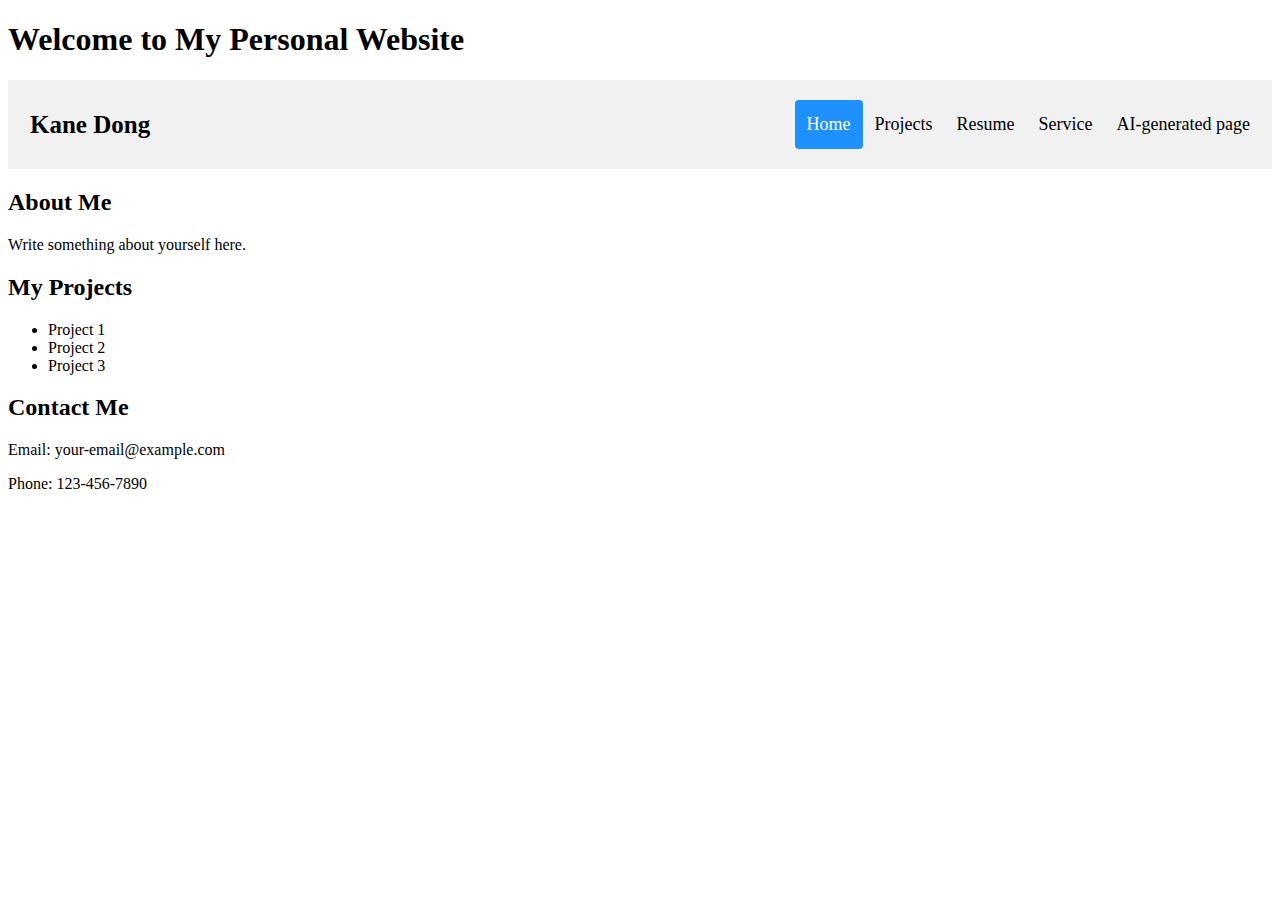
==== index.html @ 63d4b68e "created pages" ====
<!DOCTYPE html>
<html lang="en">
<head>
    <meta charset="UTF-8">
    <meta name="viewport" content="width=device-width, initial-scale=1.0">
    <title>My Personal Website</title>
    <link rel="stylesheet" href="./theme1.css" />
</head>
<body>
    <header>
        <h1>Welcome to My Personal Website</h1>
    </header>

    <!-- <nav>
        <ul>
            <li><a href="#">Home</a></li>
            <li><a href="#">Projects</a></li>
            <li><a href="#">Resume</a></li>
            <li><a href="#">Service</a></li>
            <li><a href="#">AI-generated page</a></li>
        </ul>
    </nav> -->
    <div class="header">
        <a href="#default" class="logo">Kane Dong</a>
        <div class="header-right">
          <a class="active" href="#home">Home</a>
          <a href="./projects.html">Projects</a>
          <a href="#resume">Resume</a>
          <a href="#service">Service</a>
          <a href="#ai">AI-generated page</a>
        </div>
    </div>

    <main>
        <section>
            <h2>About Me</h2>
            <p>Write something about yourself here.</p>
        </section>

        <section>
            <h2>My Projects</h2>
            <ul>
                <li>Project 1</li>
                <li>Project 2</li>
                <li>Project 3</li>
            </ul>
        </section>

        <section>
            <h2>Contact Me</h2>
            <p>Email: your-email@example.com</p>
            <p>Phone: 123-456-7890</p>
        </section>
    </main>
</body>
</html>
---- theme1.css ----
/* Style the header with a grey background and some padding */

.header {
    overflow: hidden;
    background-color: #f1f1f1;
    padding: 20px 10px;
  }
  
  /* Style the header links */
  .header a {
    float: left;
    color: black;
    text-align: center;
    padding: 12px;
    text-decoration: none;
    font-size: 18px;
    line-height: 25px;
    border-radius: 4px;
  }
  
  /* Style the logo link (notice that we set the same value of line-height and font-size to prevent the header to increase when the font gets bigger */
  .header a.logo {
    font-size: 25px;
    font-weight: bold;
  }
  
  /* Change the background color on mouse-over */
  .header a:hover {
    background-color: #ddd;
    color: black;
  }
  
  /* Style the active/current link*/
  .header a.active {
    background-color: dodgerblue;
    color: white;
  }
  
  /* Float the link section to the right */
  .header-right {
    float: right;
  }
  
  /* Add media queries for responsiveness - when the screen is 500px wide or less, stack the links on top of each other */
  @media screen and (max-width: 500px) {
    .header a {
      float: none;
      display: block;
      text-align: left;
    }
    .header-right {
      float: none;
    }
  }
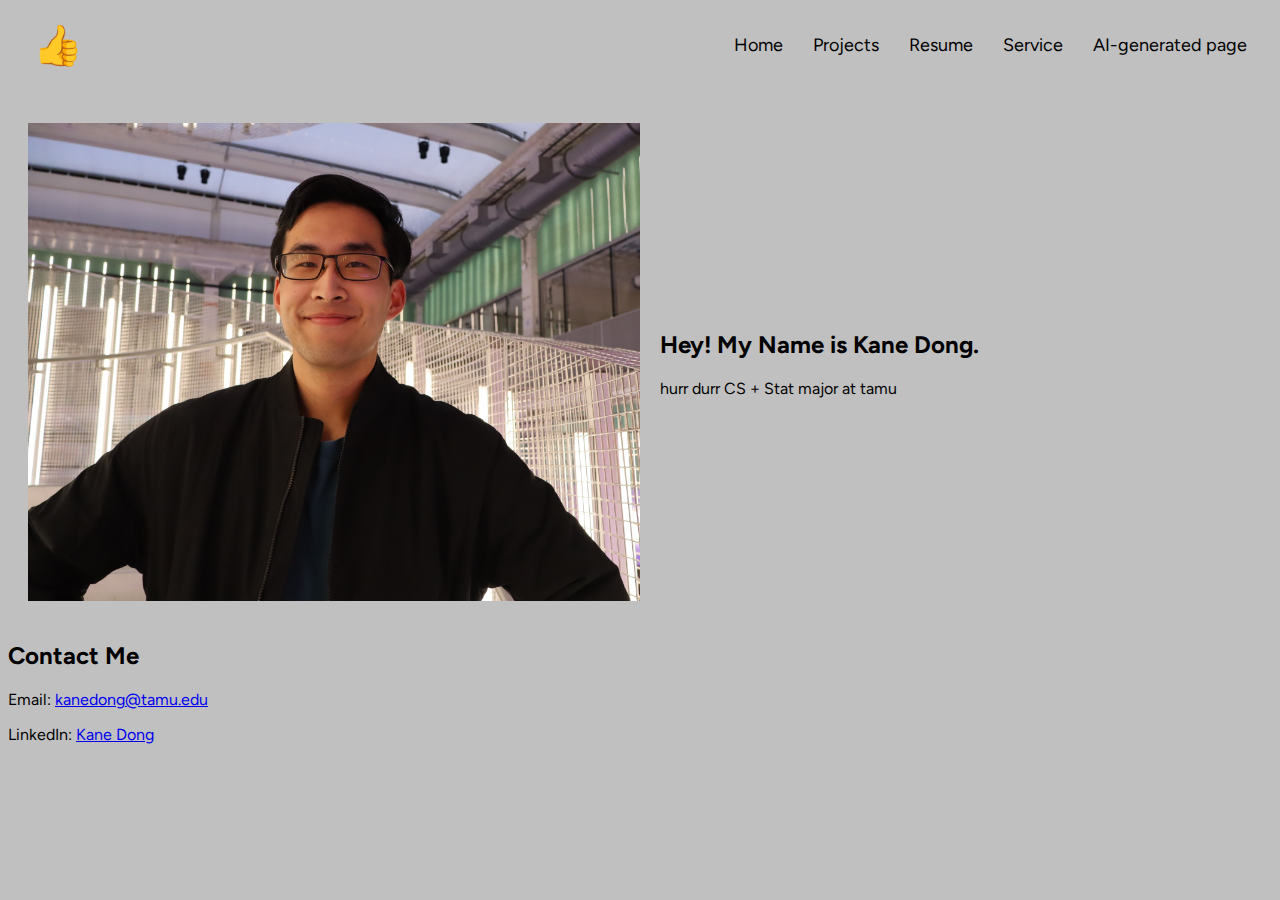
==== commit ccbcfeeb: "landing page in progress, links added" ====
--- a/index.html
+++ b/index.html
@@ -7,9 +7,9 @@
     <link rel="stylesheet" href="./theme1.css" />
 </head>
 <body>
-    <header>
+    <!-- <header>
         <h1>Welcome to My Personal Website</h1>
-    </header>
+    </header> -->
 
     <!-- <nav>
         <ul>
@@ -21,7 +21,7 @@
         </ul>
     </nav> -->
     <div class="header">
-        <a href="#default" class="logo">Kane Dong</a>
+        <a class="logo">&#128077</a>
         <div class="header-right">
           <a class="active" href="#home">Home</a>
           <a href="./projects.html">Projects</a>
@@ -31,25 +31,21 @@
         </div>
     </div>
 
+    <!-- about me -->
+    <div class="about-me">
+        <img src="./headshot.JPG" alt="Headshot" class="about-me-headshot">
+        <div class="about-me-text">
+            <h2> Hey! My Name is Kane Dong.</h2>
+            <p>hurr durr CS + Stat major at tamu</p>
+        </div>
+    </div>
+
     <main>
-        <section>
-            <h2>About Me</h2>
-            <p>Write something about yourself here.</p>
-        </section>
-
-        <section>
-            <h2>My Projects</h2>
-            <ul>
-                <li>Project 1</li>
-                <li>Project 2</li>
-                <li>Project 3</li>
-            </ul>
-        </section>
 
         <section>
             <h2>Contact Me</h2>
-            <p>Email: your-email@example.com</p>
-            <p>Phone: 123-456-7890</p>
+            <p>Email: <a href="mailto:kanedong@tamu.edu"> kanedong@tamu.edu </a> </p>
+            <p>LinkedIn: <a href="https://www.linkedin.com/in/kane-dong"> Kane Dong </a> </p>
         </section>
     </main>
 </body>
--- a/theme1.css
+++ b/theme1.css
@@ -1,8 +1,9 @@
 /* Style the header with a grey background and some padding */
+@import url('https://fonts.googleapis.com/css2?family=Figtree:ital,wght@0,300..900;1,300..900&display=swap');
 
 .header {
     overflow: hidden;
-    background-color: #f1f1f1;
+    background-color: #C0C0C0;
     padding: 20px 10px;
   }
   
@@ -11,34 +12,55 @@
     float: left;
     color: black;
     text-align: center;
-    padding: 12px;
+    padding: 5px 15px;
     text-decoration: none;
     font-size: 18px;
     line-height: 25px;
-    border-radius: 4px;
+    border-radius: 9px;
   }
   
   /* Style the logo link (notice that we set the same value of line-height and font-size to prevent the header to increase when the font gets bigger */
   .header a.logo {
-    font-size: 25px;
+    font-size: 40px;
     font-weight: bold;
   }
   
   /* Change the background color on mouse-over */
-  .header a:hover {
-    background-color: #ddd;
+  .header a:not(.logo):hover {
+    background-color: #A9A9A9;
     color: black;
   }
   
   /* Style the active/current link*/
-  .header a.active {
+  /* .header a.active {
     background-color: dodgerblue;
     color: white;
-  }
+  } */
   
   /* Float the link section to the right */
   .header-right {
     float: right;
+  }
+
+  body {
+    font-family: "Figtree", sans-serif;
+    background-color: #C0C0C0;
+  }
+
+  .about-me {
+    display: flex;
+    align-items: center;
+    padding: 20px;
+    margin: 20px 0;
+  }
+
+  .about-me-headshot {
+    max-width: 50%;
+    margin-right: 20px;
+  }
+
+  .about-me-text {
+    flex: 1;
   }
   
   /* Add media queries for responsiveness - when the screen is 500px wide or less, stack the links on top of each other */
@@ -51,4 +73,5 @@
     .header-right {
       float: none;
     }
-  }+  }
+
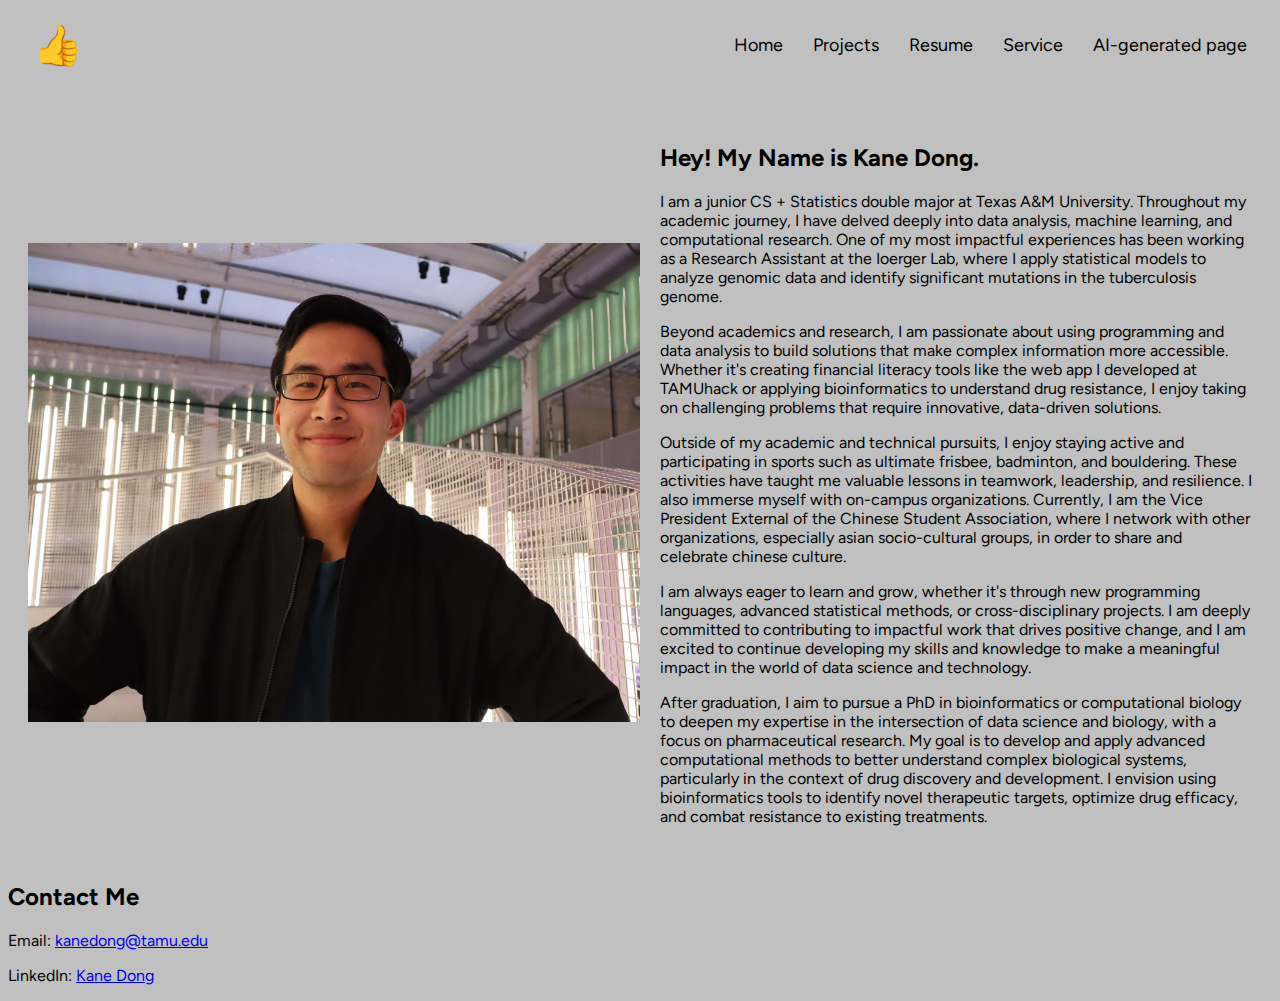
==== commit fe9ae991: "added 300 words" ====
--- a/index.html
+++ b/index.html
@@ -36,7 +36,11 @@
         <img src="./headshot.JPG" alt="Headshot" class="about-me-headshot">
         <div class="about-me-text">
             <h2> Hey! My Name is Kane Dong.</h2>
-            <p>hurr durr CS + Stat major at tamu</p>
+            <p>I am a junior CS + Statistics double major at Texas A&M University. Throughout my academic journey, I have delved deeply into data analysis, machine learning, and computational research. One of my most impactful experiences has been working as a Research Assistant at the Ioerger Lab, where I apply statistical models to analyze genomic data and identify significant mutations in the tuberculosis genome.</p>
+            <p>Beyond academics and research, I am passionate about using programming and data analysis to build solutions that make complex information more accessible. Whether it's creating financial literacy tools like the web app I developed at TAMUhack or applying bioinformatics to understand drug resistance, I enjoy taking on challenging problems that require innovative, data-driven solutions.</p>
+            <p>Outside of my academic and technical pursuits, I enjoy staying active and participating in sports such as ultimate frisbee, badminton, and bouldering. These activities have taught me valuable lessons in teamwork, leadership, and resilience. I also immerse myself with on-campus organizations. Currently, I am the Vice President External of the Chinese Student Association, where I network with other organizations, especially asian socio-cultural groups, in order to share and celebrate chinese culture.</p>
+            <p>I am always eager to learn and grow, whether it's through new programming languages, advanced statistical methods, or cross-disciplinary projects. I am deeply committed to contributing to impactful work that drives positive change, and I am excited to continue developing my skills and knowledge to make a meaningful impact in the world of data science and technology.</p>
+            <p>After graduation, I aim to pursue a PhD in bioinformatics or computational biology to deepen my expertise in the intersection of data science and biology, with a focus on pharmaceutical research. My goal is to develop and apply advanced computational methods to better understand complex biological systems, particularly in the context of drug discovery and development. I envision using bioinformatics tools to identify novel therapeutic targets, optimize drug efficacy, and combat resistance to existing treatments.</p>
         </div>
     </div>
 
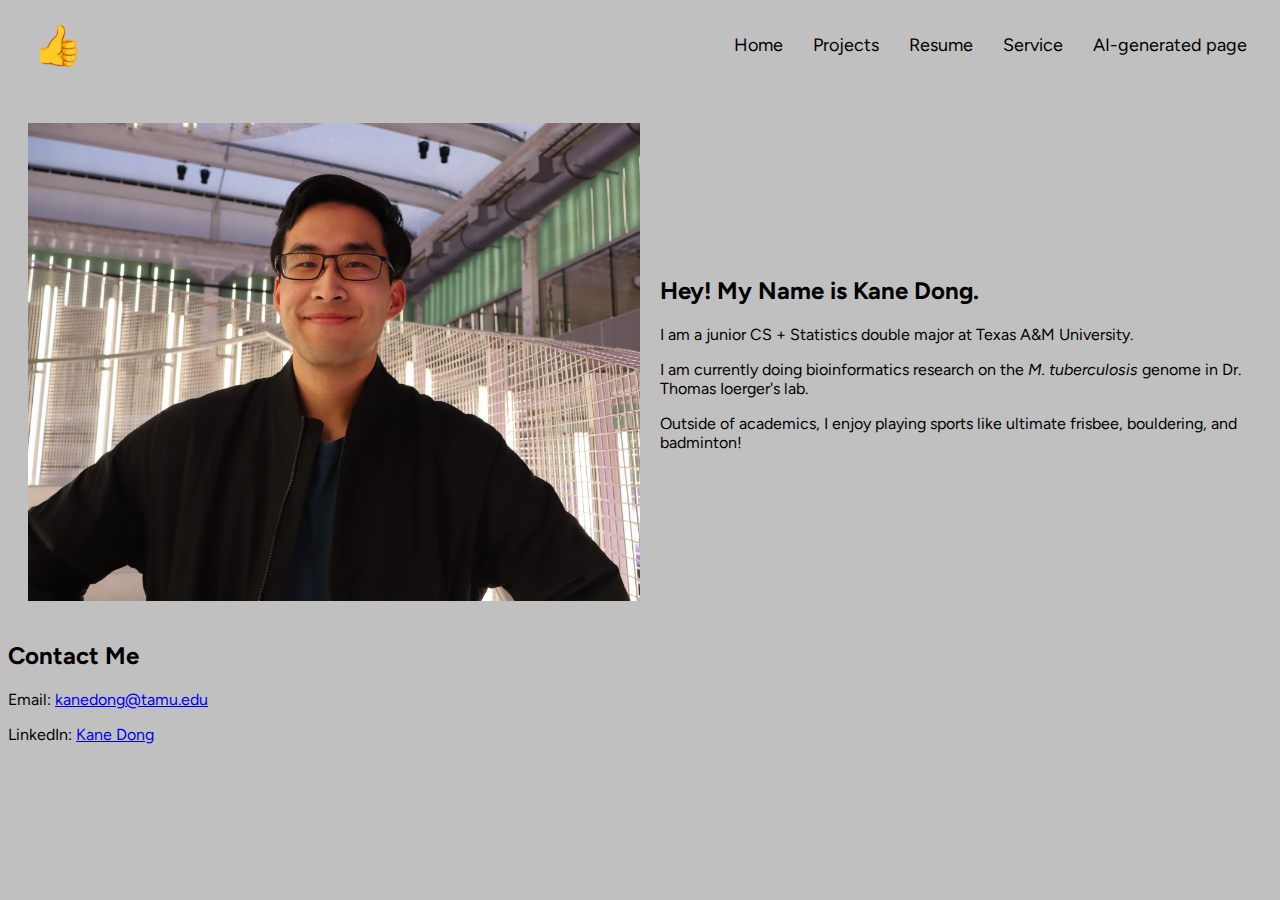
==== commit 99378858: "updated projects" ====
--- a/index.html
+++ b/index.html
@@ -36,11 +36,13 @@
         <img src="./headshot.JPG" alt="Headshot" class="about-me-headshot">
         <div class="about-me-text">
             <h2> Hey! My Name is Kane Dong.</h2>
-            <p>I am a junior CS + Statistics double major at Texas A&M University. Throughout my academic journey, I have delved deeply into data analysis, machine learning, and computational research. One of my most impactful experiences has been working as a Research Assistant at the Ioerger Lab, where I apply statistical models to analyze genomic data and identify significant mutations in the tuberculosis genome.</p>
-            <p>Beyond academics and research, I am passionate about using programming and data analysis to build solutions that make complex information more accessible. Whether it's creating financial literacy tools like the web app I developed at TAMUhack or applying bioinformatics to understand drug resistance, I enjoy taking on challenging problems that require innovative, data-driven solutions.</p>
+            <p>I am a junior CS + Statistics double major at Texas A&M University. </p>
+            <p>I am currently doing bioinformatics research on the <i>M. tuberculosis</i> genome in Dr. Thomas Ioerger's lab.</p>
+            <p>Outside of academics, I enjoy playing sports like ultimate frisbee, bouldering, and badminton!</p>
+            <!-- <p>Beyond academics and research, I am passionate about using programming and data analysis to build solutions that make complex information more accessible. Whether it's creating financial literacy tools like the web app I developed at TAMUhack or applying bioinformatics to understand drug resistance, I enjoy taking on challenging problems that require innovative, data-driven solutions.</p>
             <p>Outside of my academic and technical pursuits, I enjoy staying active and participating in sports such as ultimate frisbee, badminton, and bouldering. These activities have taught me valuable lessons in teamwork, leadership, and resilience. I also immerse myself with on-campus organizations. Currently, I am the Vice President External of the Chinese Student Association, where I network with other organizations, especially asian socio-cultural groups, in order to share and celebrate chinese culture.</p>
             <p>I am always eager to learn and grow, whether it's through new programming languages, advanced statistical methods, or cross-disciplinary projects. I am deeply committed to contributing to impactful work that drives positive change, and I am excited to continue developing my skills and knowledge to make a meaningful impact in the world of data science and technology.</p>
-            <p>After graduation, I aim to pursue a PhD in bioinformatics or computational biology to deepen my expertise in the intersection of data science and biology, with a focus on pharmaceutical research. My goal is to develop and apply advanced computational methods to better understand complex biological systems, particularly in the context of drug discovery and development. I envision using bioinformatics tools to identify novel therapeutic targets, optimize drug efficacy, and combat resistance to existing treatments.</p>
+            <p>After graduation, I aim to pursue a PhD in bioinformatics or computational biology to deepen my expertise in the intersection of data science and biology, with a focus on pharmaceutical research. My goal is to develop and apply advanced computational methods to better understand complex biological systems, particularly in the context of drug discovery and development. I envision using bioinformatics tools to identify novel therapeutic targets, optimize drug efficacy, and combat resistance to existing treatments.</p> -->
         </div>
     </div>
 
--- a/theme1.css
+++ b/theme1.css
@@ -47,6 +47,11 @@
     background-color: #C0C0C0;
   }
 
+  strong, b {
+    color: #4F0E0E;
+    font-weight: bold;
+  }
+
   .about-me {
     display: flex;
     align-items: center;
@@ -75,3 +80,84 @@
     }
   }
 
+  .project-header {
+    text-align: center;
+    padding: 50px;
+}
+
+.project-header h1 {
+    font-size: 2.5em;
+}
+
+.project-header p {
+    font-size: 1.2em;
+    color: #666;
+}
+
+/* Project tiles styling */
+.project {
+    border: 1px solid #ddd;
+    border-radius: 5px;
+    padding: 16px;
+    margin: 16px;
+    text-align: left;
+    background-color: #f9f9f9;
+    box-shadow: 0 4px 8px rgba(0, 0, 0, 0.1);
+    display: flex;
+    align-items: center;
+    justify-content: space-between;
+}
+
+.project img {
+    max-width: 30%;
+    margin-left: 20px;
+    border-radius: 5px;
+    order: 2;
+}
+
+.project h3 {
+    font-size: 1.5em;
+    margin: 16px 0;
+    order: 1;
+}
+
+.project p {
+    font-size: 1em;
+    color: #666;
+    order: 1;
+}
+
+.project a {
+  display: inline-block;
+  margin-top: 8px;
+  padding: 8px 16px;
+  background-color: #BB8760;
+  color: white;
+  text-decoration: none;
+  border-radius: 5px;
+  order: 1;
+}
+
+a-link {
+  color: #4F0E0E;
+  text-decoration: underline;
+}
+
+a-link:hover {
+  color: #4F0E0E;
+  text-decoration: underline;
+}
+
+.project a:hover {
+  background-color: #45a049;
+}
+
+/* Section styling */
+.research-section, .other-projects-section {
+  padding: 20px;
+}
+
+.research-section h2, .other-projects-section h2 {
+  font-size: 2em;
+  margin-bottom: 20px;
+}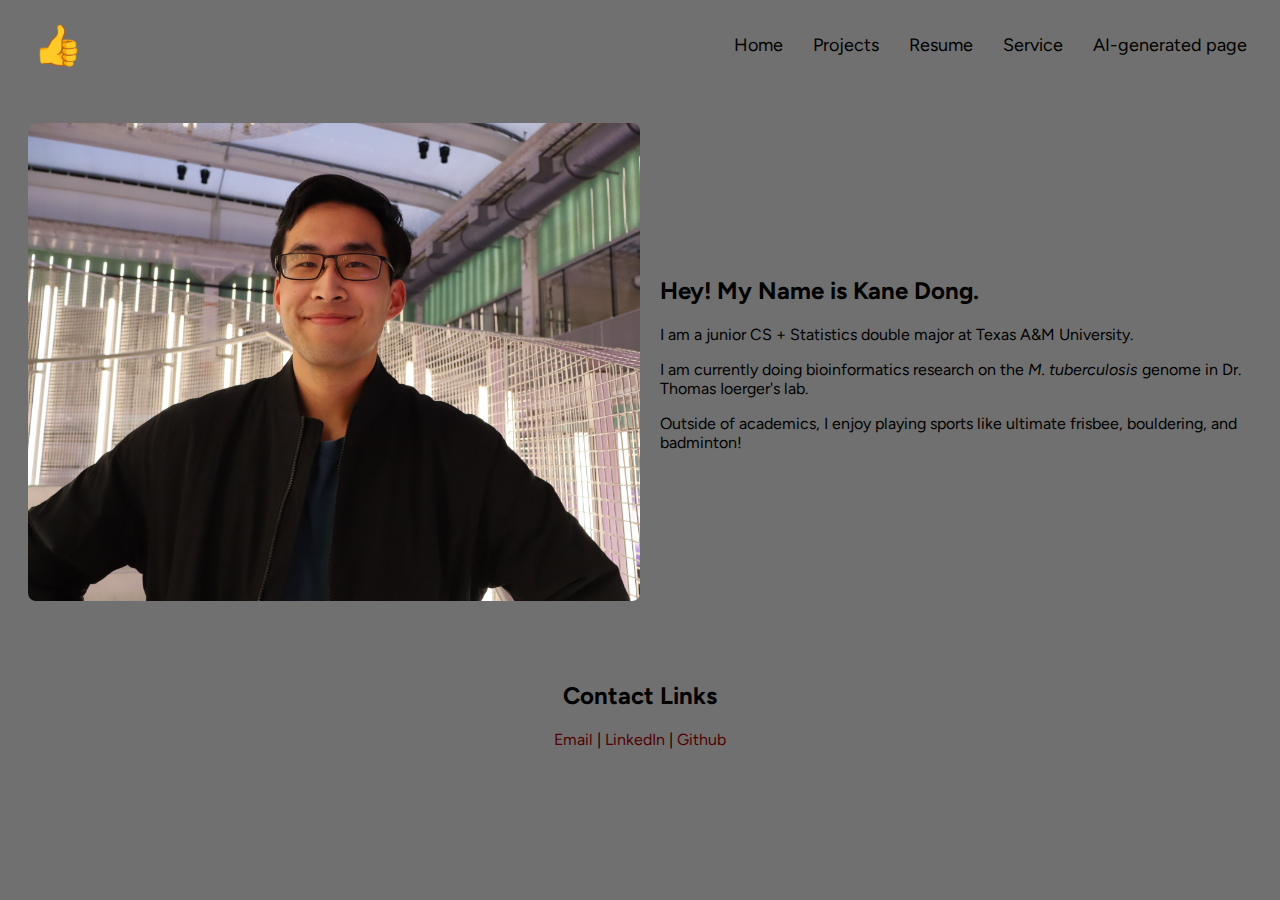
==== commit 25ac516d: "updated project page styling" ====
--- a/index.html
+++ b/index.html
@@ -46,13 +46,20 @@
         </div>
     </div>
 
-    <main>
+    <!-- <main>
 
         <section>
             <h2>Contact Me</h2>
             <p>Email: <a href="mailto:kanedong@tamu.edu"> kanedong@tamu.edu </a> </p>
             <p>LinkedIn: <a href="https://www.linkedin.com/in/kane-dong"> Kane Dong </a> </p>
         </section>
-    </main>
+    </main> -->
+
+    <footer>
+        <div class="footer">
+            <h2>Contact Links</h2>
+            <p><a href="mailto:kanedong@tamu.edu">Email</a> |  <a href="https://www.linkedin.com/in/kane-dong">LinkedIn</a> | <a href="https://github.com/Iridium01">Github</a></p>
+        </div>
+    </footer>
 </body>
 </html>--- a/theme1.css
+++ b/theme1.css
@@ -3,7 +3,7 @@
 
 .header {
     overflow: hidden;
-    background-color: #C0C0C0;
+    background-color: #707070;
     padding: 20px 10px;
   }
   
@@ -27,8 +27,8 @@
   
   /* Change the background color on mouse-over */
   .header a:not(.logo):hover {
-    background-color: #A9A9A9;
-    color: black;
+    background-color: #500000;
+    color: white;
   }
   
   /* Style the active/current link*/
@@ -42,15 +42,17 @@
     float: right;
   }
 
-  body {
-    font-family: "Figtree", sans-serif;
-    background-color: #C0C0C0;
-  }
+body {
+  font-family: "Figtree", sans-serif;
+  background-color: #707070;
+}
 
-  strong, b {
-    color: #4F0E0E;
-    font-weight: bold;
-  }
+strong, b {
+  color: #500000;
+  font-weight: bold;
+}
+
+/* Landing Page styling */
 
   .about-me {
     display: flex;
@@ -62,6 +64,7 @@
   .about-me-headshot {
     max-width: 50%;
     margin-right: 20px;
+    border-radius: 8px;
   }
 
   .about-me-text {
@@ -80,84 +83,100 @@
     }
   }
 
+/* footer styling */
+  .footer {
+    background-color: #707070;
+    color: black;
+    text-align: center;
+    padding: 20px 0;
+    margin: auto;
+    border-radius: 10px;
+    width: 100%;
+    bottom: 0;
+}
+
+  .footer a {
+      color: #500000;
+      text-decoration: none;
+  }
+
+  /* Project styling */
+
   .project-header {
     text-align: center;
     padding: 50px;
-}
+  }
 
-.project-header h1 {
-    font-size: 2.5em;
-}
+    .project-header h1 {
+        font-size: 2.5em;
+        color: #000000;
+    }
 
-.project-header p {
-    font-size: 1.2em;
-    color: #666;
-}
+    .project-header p {
+        font-size: 1.2em;
+        color: #000000;
+    }
 
-/* Project tiles styling */
-.project {
-    border: 1px solid #ddd;
-    border-radius: 5px;
-    padding: 16px;
-    margin: 16px;
-    text-align: left;
-    background-color: #f9f9f9;
-    box-shadow: 0 4px 8px rgba(0, 0, 0, 0.1);
-    display: flex;
-    align-items: center;
-    justify-content: space-between;
-}
+  /* Project tiles styling */
+  .project {
+      /* border: 1px solid #ddd; */
+      border-radius: 8px;
+      padding: 16px;
+      margin: 20px;
+      text-align: left;
+      background-color: #d1d1d1b0;
+      box-shadow: 0 4px 8px rgba(0, 0, 0, 0.1);
+      display: flex;
+      align-items: center;
+      justify-content: space-between;
+  }
 
-.project img {
-    max-width: 30%;
-    margin-left: 20px;
-    border-radius: 5px;
-    order: 2;
-}
+    .project img {
+        max-width: 30%;
+        max-height: 15em;
+        margin-left: 20px;
+        border-radius: 5px;
+        order: 2;
+    }
 
-.project h3 {
-    font-size: 1.5em;
-    margin: 16px 0;
-    order: 1;
-}
+    .project h3 {
+        font-size: 1.5em;
+        margin: 16px 0;
+        order: 1;
+        color: #000000;
+    }
 
-.project p {
-    font-size: 1em;
-    color: #666;
-    order: 1;
-}
+    .project p {
+        font-size: 1em;
+        color: #3E3E3E;
+        order: 1;
+    }
 
-.project a {
-  display: inline-block;
-  margin-top: 8px;
-  padding: 8px 16px;
-  background-color: #BB8760;
-  color: white;
-  text-decoration: none;
-  border-radius: 5px;
-  order: 1;
-}
+    .read-more {
+      display: inline-block;
+      margin-top: 8px;
+      padding: 8px 16px;
+      background-color: #500000;
+      color: white;
+      text-decoration: none;
+      border-radius: 5px;
+      order: 1;
+    }
 
-a-link {
-  color: #4F0E0E;
-  text-decoration: underline;
-}
+    .text-link {
+      color: #500000;
+      text-decoration: underline;
+    }
 
-a-link:hover {
-  color: #4F0E0E;
-  text-decoration: underline;
-}
+  /* Projects Section styling */
+  .research-section, .other-projects-section {
+    padding: 20px;
+  }
 
-.project a:hover {
-  background-color: #45a049;
-}
+  .research-section h2, .other-projects-section h2 {
+    font-size: 2em;
+    margin-bottom: 20px;
+    color: #000000;
+  }
 
-/* Section styling */
-.research-section, .other-projects-section {
-  padding: 20px;
-}
-
-.research-section h2, .other-projects-section h2 {
-  font-size: 2em;
-  margin-bottom: 20px;
-}+/* Resume page styling */
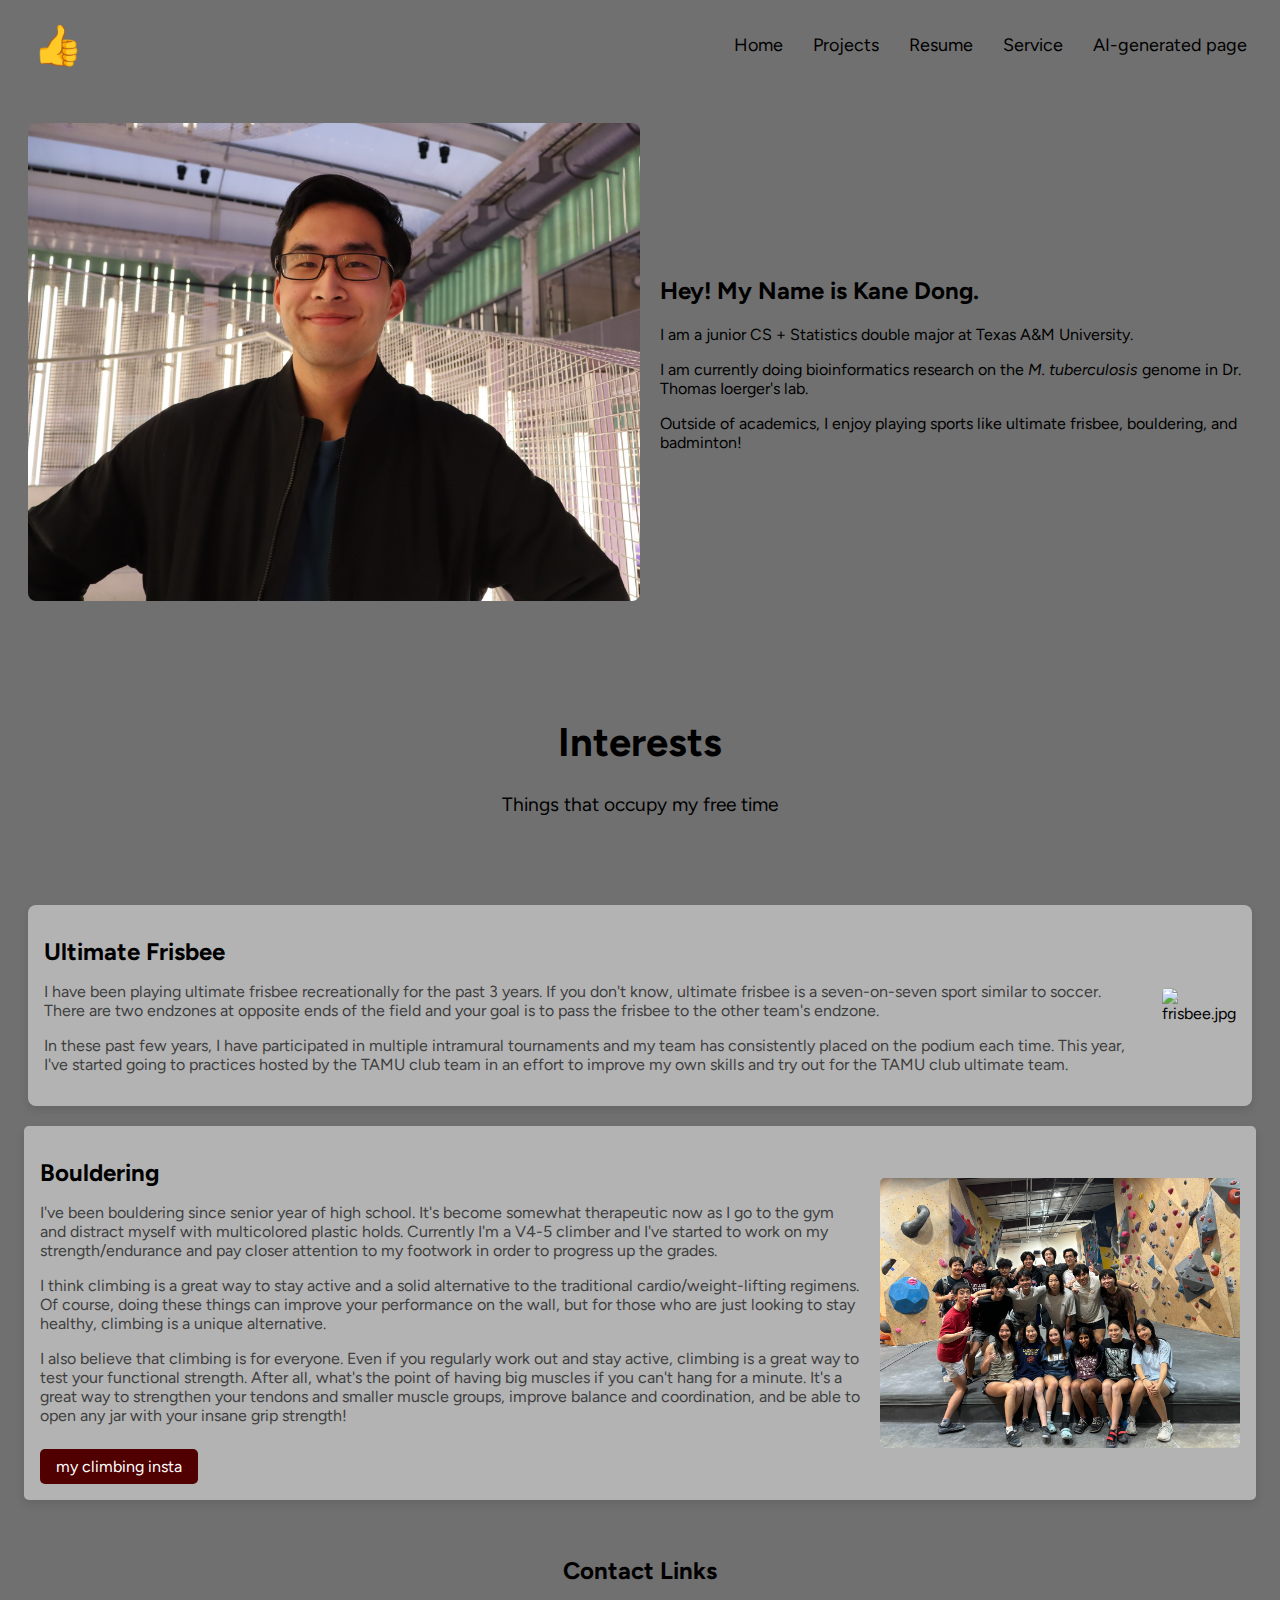
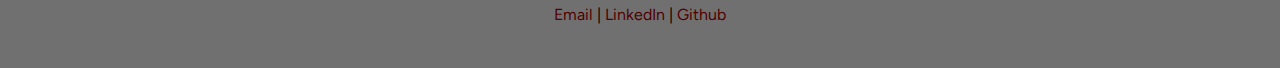
==== commit 3412de4e: "finalize content" ====
--- a/index.html
+++ b/index.html
@@ -23,11 +23,11 @@
     <div class="header">
         <a class="logo">&#128077</a>
         <div class="header-right">
-          <a class="active" href="#home">Home</a>
+          <a class="active" href="./index.html">Home</a>
           <a href="./projects.html">Projects</a>
-          <a href="#resume">Resume</a>
-          <a href="#service">Service</a>
-          <a href="#ai">AI-generated page</a>
+          <a href="./resume.html">Resume</a>
+          <a href="./service.html">Service</a>
+          <a href="./ai.html">AI-generated page</a>
         </div>
     </div>
 
@@ -55,6 +55,31 @@
         </section>
     </main> -->
 
+    <div class="project-header">
+        <h1>Interests</h1>
+        <p>Things that occupy my free time</p>
+    </div>
+
+    <div class="project">
+        <img src="frisbee.jpg" alt="frisbee.jpg">
+        <div class="project-content">
+            <h3>Ultimate Frisbee</h3>
+            <p>I have been playing ultimate frisbee recreationally for the past 3 years. If you don't know, ultimate frisbee is a seven-on-seven sport similar to soccer. There are two endzones at opposite ends of the field and your goal is to pass the frisbee to the other team's endzone.</p>
+            <p>In these past few years, I have participated in multiple intramural tournaments and my team has consistently placed on the podium each time. This year, I've started going to practices hosted by the TAMU club team in an effort to improve my own skills and try out for the TAMU club ultimate team.</p>
+        </div>
+    </div>
+
+    <div class="tile-left">
+        <img src="climbing.jpg" alt="climbing.jpg">
+        <div class="tile-left-content">
+            <h3>Bouldering</h3>
+            <p>I've been bouldering since senior year of high school. It's become somewhat therapeutic now as I go to the gym and distract myself with multicolored plastic holds. Currently I'm a V4-5 climber and I've started to work on my strength/endurance and pay closer attention to my footwork in order to progress up the grades.</p>
+            <p>I think climbing is a great way to stay active and a solid alternative to the traditional cardio/weight-lifting regimens. Of course, doing these things can improve your performance on the wall, but for those who are just looking to stay healthy, climbing is a unique alternative.</p>
+            <p>I also believe that climbing is for everyone. Even if you regularly work out and stay active, climbing is a great way to test your functional strength. After all, what's the point of having big muscles if you can't hang for a minute. It's a great way to strengthen your tendons and smaller muscle groups, improve balance and coordination, and be able to open any jar with your insane grip strength!</p>
+            <a class="read-more" href="https://www.instagram.com/dyno_dong/" target="_blank">my climbing insta</a>
+        </div>
+    </div>
+
     <footer>
         <div class="footer">
             <h2>Contact Links</h2>
--- a/theme1.css
+++ b/theme1.css
@@ -83,6 +83,50 @@
     }
   }
 
+  /* tile styling (left) */
+  .tile-left {
+    border-radius: 5px;
+    padding: 16px;
+    margin: 16px;
+    text-align: left;
+    background-color: #d1d1d1b0;
+    box-shadow: 0 4px 8px rgba(0, 0, 0, 0.1);
+    display: flex;
+    align-items: center;
+    justify-content: space-between;
+  }
+
+  .tile-left img {
+    max-width: 30%;
+    margin-left: 20px;
+    border-radius: 5px;
+    order: 1;
+  }
+
+  .tile-left h3 {
+    font-size: 1.5em;
+    margin: 16px 0;
+    order: 2;
+    color: #000000;
+  }
+
+  .tile-left p {
+      font-size: 1em;
+      color: #3E3E3E;
+      order: 2;
+  }
+
+  .tile-left-section {
+    padding: 20px;
+  }
+  
+  .tile-left-section h2 {
+    font-size: 2em;
+    margin-bottom: 20px;
+    color: #000000;
+    margin-left: 20px;
+  }
+
 /* footer styling */
   .footer {
     background-color: #707070;
@@ -90,7 +134,6 @@
     text-align: center;
     padding: 20px 0;
     margin: auto;
-    border-radius: 10px;
     width: 100%;
     bottom: 0;
 }
@@ -100,83 +143,118 @@
       text-decoration: none;
   }
 
-  /* Project styling */
-
-  .project-header {
-    text-align: center;
-    padding: 50px;
-  }
-
-    .project-header h1 {
-        font-size: 2.5em;
-        color: #000000;
-    }
-
-    .project-header p {
-        font-size: 1.2em;
-        color: #000000;
-    }
-
-  /* Project tiles styling */
-  .project {
-      /* border: 1px solid #ddd; */
-      border-radius: 8px;
-      padding: 16px;
-      margin: 20px;
-      text-align: left;
-      background-color: #d1d1d1b0;
-      box-shadow: 0 4px 8px rgba(0, 0, 0, 0.1);
-      display: flex;
-      align-items: center;
-      justify-content: space-between;
-  }
-
-    .project img {
-        max-width: 30%;
-        max-height: 15em;
-        margin-left: 20px;
-        border-radius: 5px;
-        order: 2;
-    }
-
-    .project h3 {
-        font-size: 1.5em;
-        margin: 16px 0;
-        order: 1;
-        color: #000000;
-    }
-
-    .project p {
-        font-size: 1em;
-        color: #3E3E3E;
-        order: 1;
-    }
-
-    .read-more {
-      display: inline-block;
-      margin-top: 8px;
-      padding: 8px 16px;
-      background-color: #500000;
-      color: white;
-      text-decoration: none;
+  .footer h2 {
+    color: black;
+  }
+
+/* Project styling */
+
+.project-header {
+  text-align: center;
+  padding: 50px;
+}
+
+  .project-header h1 {
+      font-size: 2.5em;
+      color: #000000;
+  }
+
+  .project-header p {
+      font-size: 1.2em;
+      color: #000000;
+  }
+
+/* Project tiles styling */
+.project {
+    /* border: 1px solid #ddd; */
+    border-radius: 8px;
+    padding: 16px;
+    margin: 20px;
+    text-align: left;
+    background-color: #d1d1d1b0;
+    box-shadow: 0 4px 8px rgba(0, 0, 0, 0.1);
+    display: flex;
+    align-items: center;
+    justify-content: space-between;
+}
+
+  .project img {
+      max-width: 30%;
+      max-height: 15em;
+      margin-left: 20px;
       border-radius: 5px;
+      order: 2;
+  }
+
+  .project h3 {
+      font-size: 1.5em;
+      margin: 16px 0;
       order: 1;
-    }
-
-    .text-link {
-      color: #500000;
-      text-decoration: underline;
-    }
-
-  /* Projects Section styling */
-  .research-section, .other-projects-section {
-    padding: 20px;
-  }
-
-  .research-section h2, .other-projects-section h2 {
-    font-size: 2em;
-    margin-bottom: 20px;
-    color: #000000;
-  }
+      color: #000000;
+  }
+
+  .project p {
+      font-size: 1em;
+      color: #3E3E3E;
+      order: 1;
+  }
+
+  .read-more {
+    display: inline-block;
+    margin-top: 8px;
+    padding: 8px 16px;
+    background-color: #500000;
+    color: white;
+    text-decoration: none;
+    border-radius: 5px;
+    order: 1;
+  }
+
+  .text-link {
+    color: #500000;
+    text-decoration: underline;
+  }
+
+/* Projects Section styling */
+.research-section, .other-projects-section {
+  padding: 20px;
+}
+
+.research-section h2, .other-projects-section h2 {
+  font-size: 2em;
+  margin-bottom: 20px;
+  color: #000000;
+  margin-left: 20px;
+}
 
 /* Resume page styling */
+.resume-header h2 {
+  margin-bottom: 20px;
+  margin-left: 40px;
+  font-size: 2em;
+}
+.skills-content {
+  border-radius: 8px;
+  padding: 16px;
+  margin: 20px;
+  text-align: left;
+  background-color: #d1d1d1b0;
+  box-shadow: 0 4px 8px rgba(0, 0, 0, 0.1);
+  display: flex;
+  align-items: center;
+  justify-content: space-between;
+}
+.skills * {
+  text-align: left;
+}
+
+.resume-embed {
+  width: 90%;
+  display: block;
+  margin: 0 auto;
+}
+
+/* Service page styling */
+.service-header {
+  
+}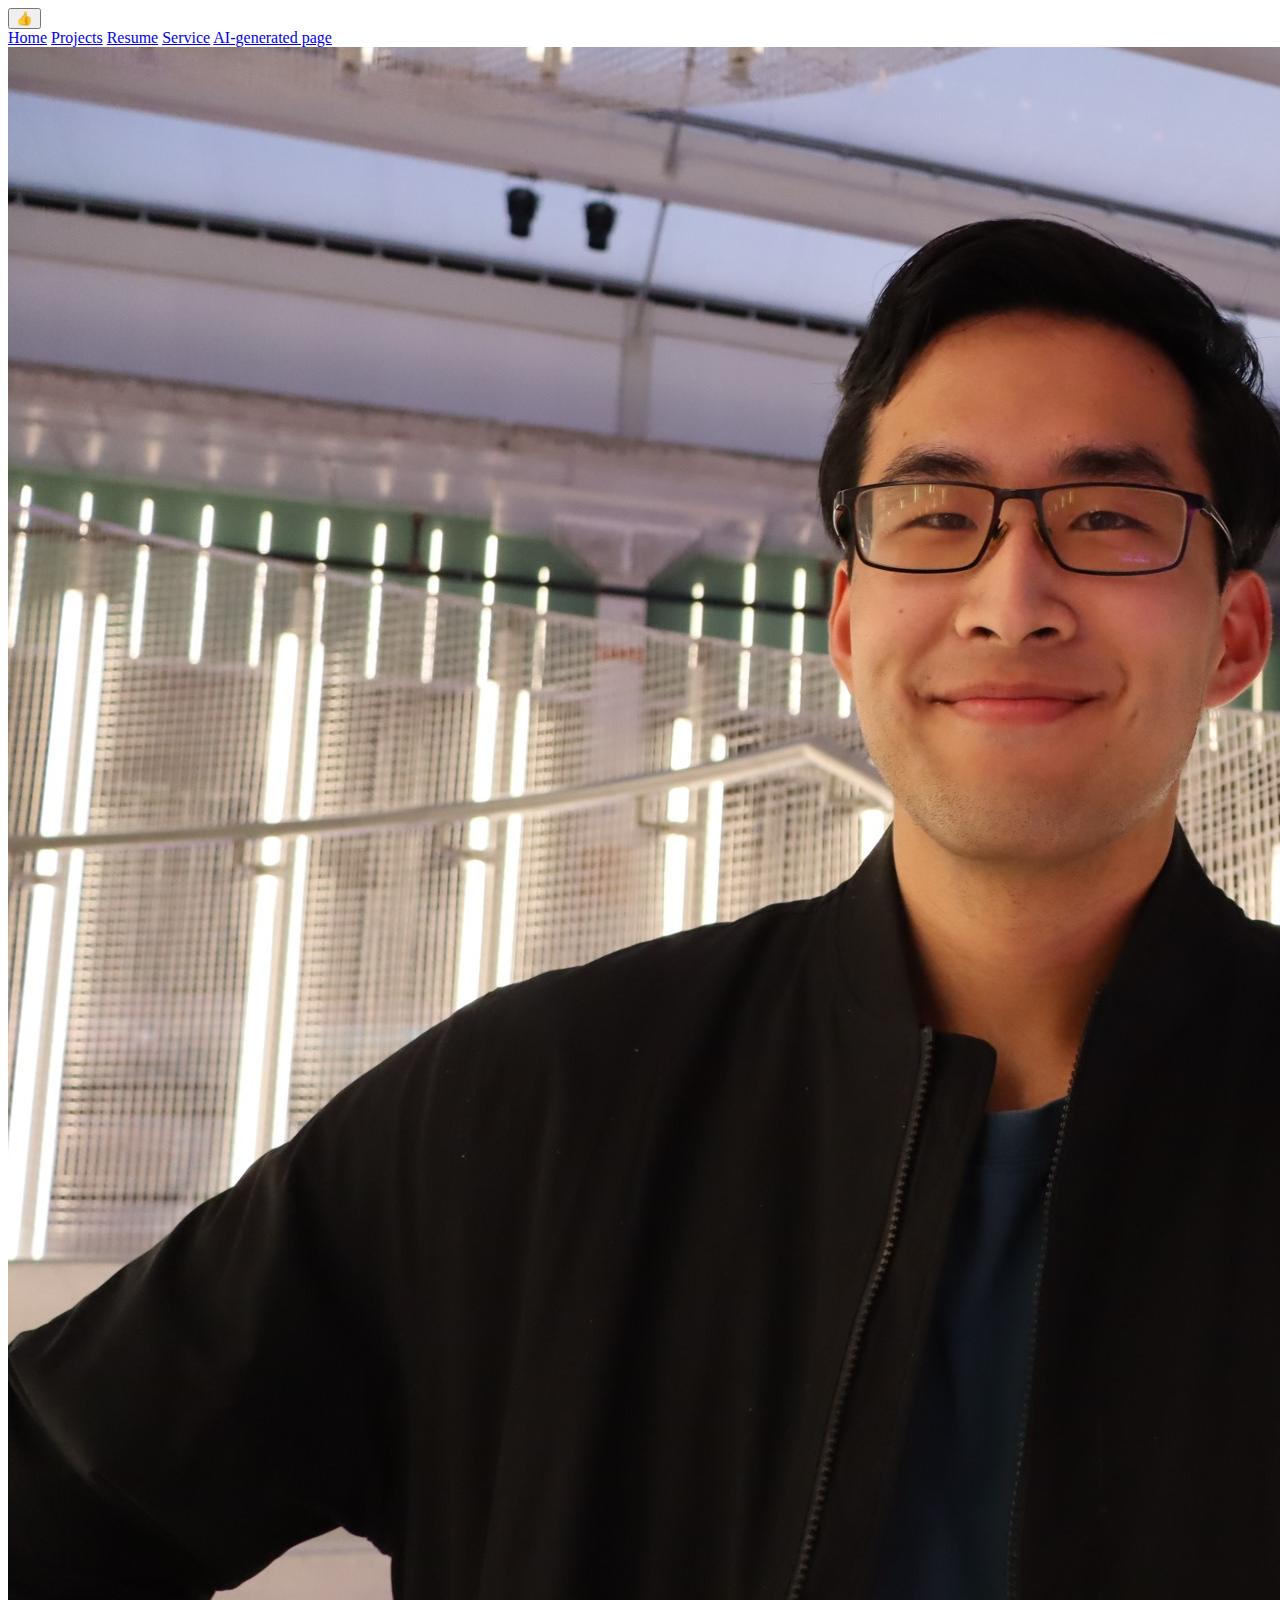
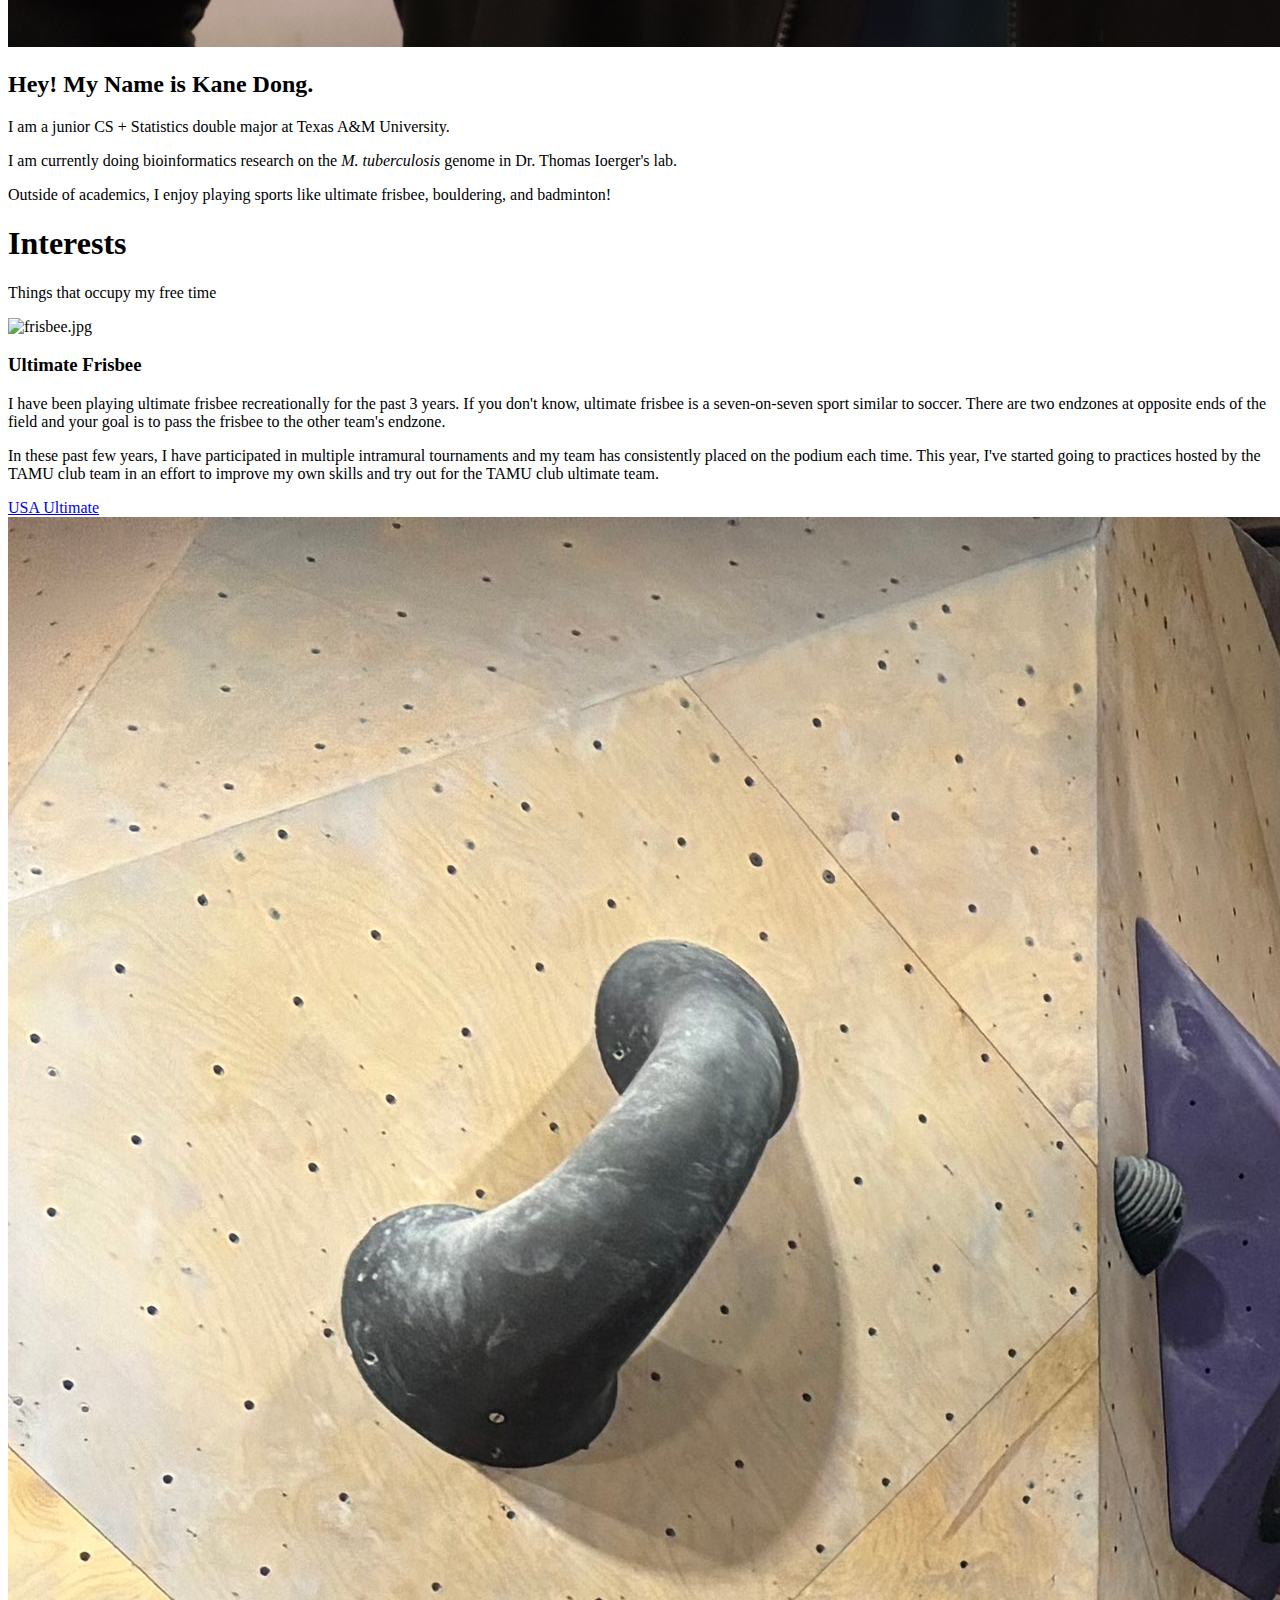
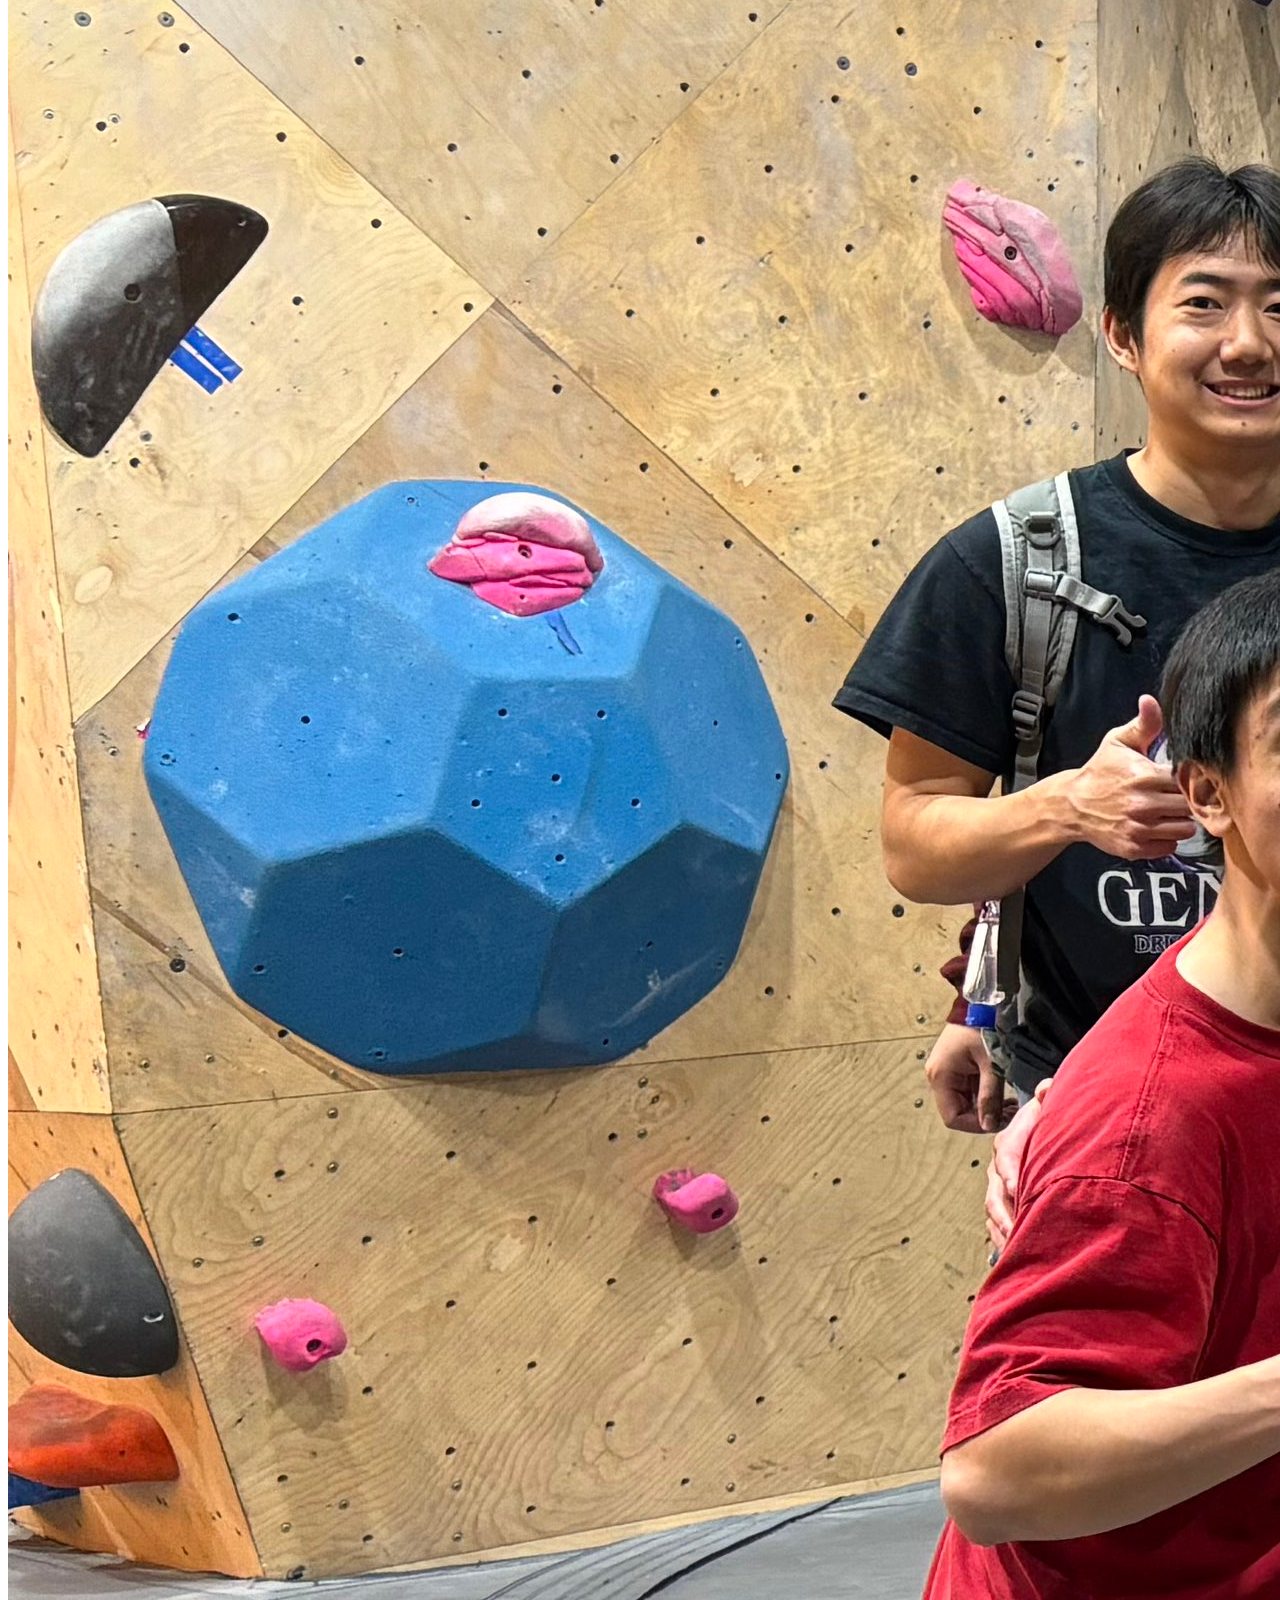
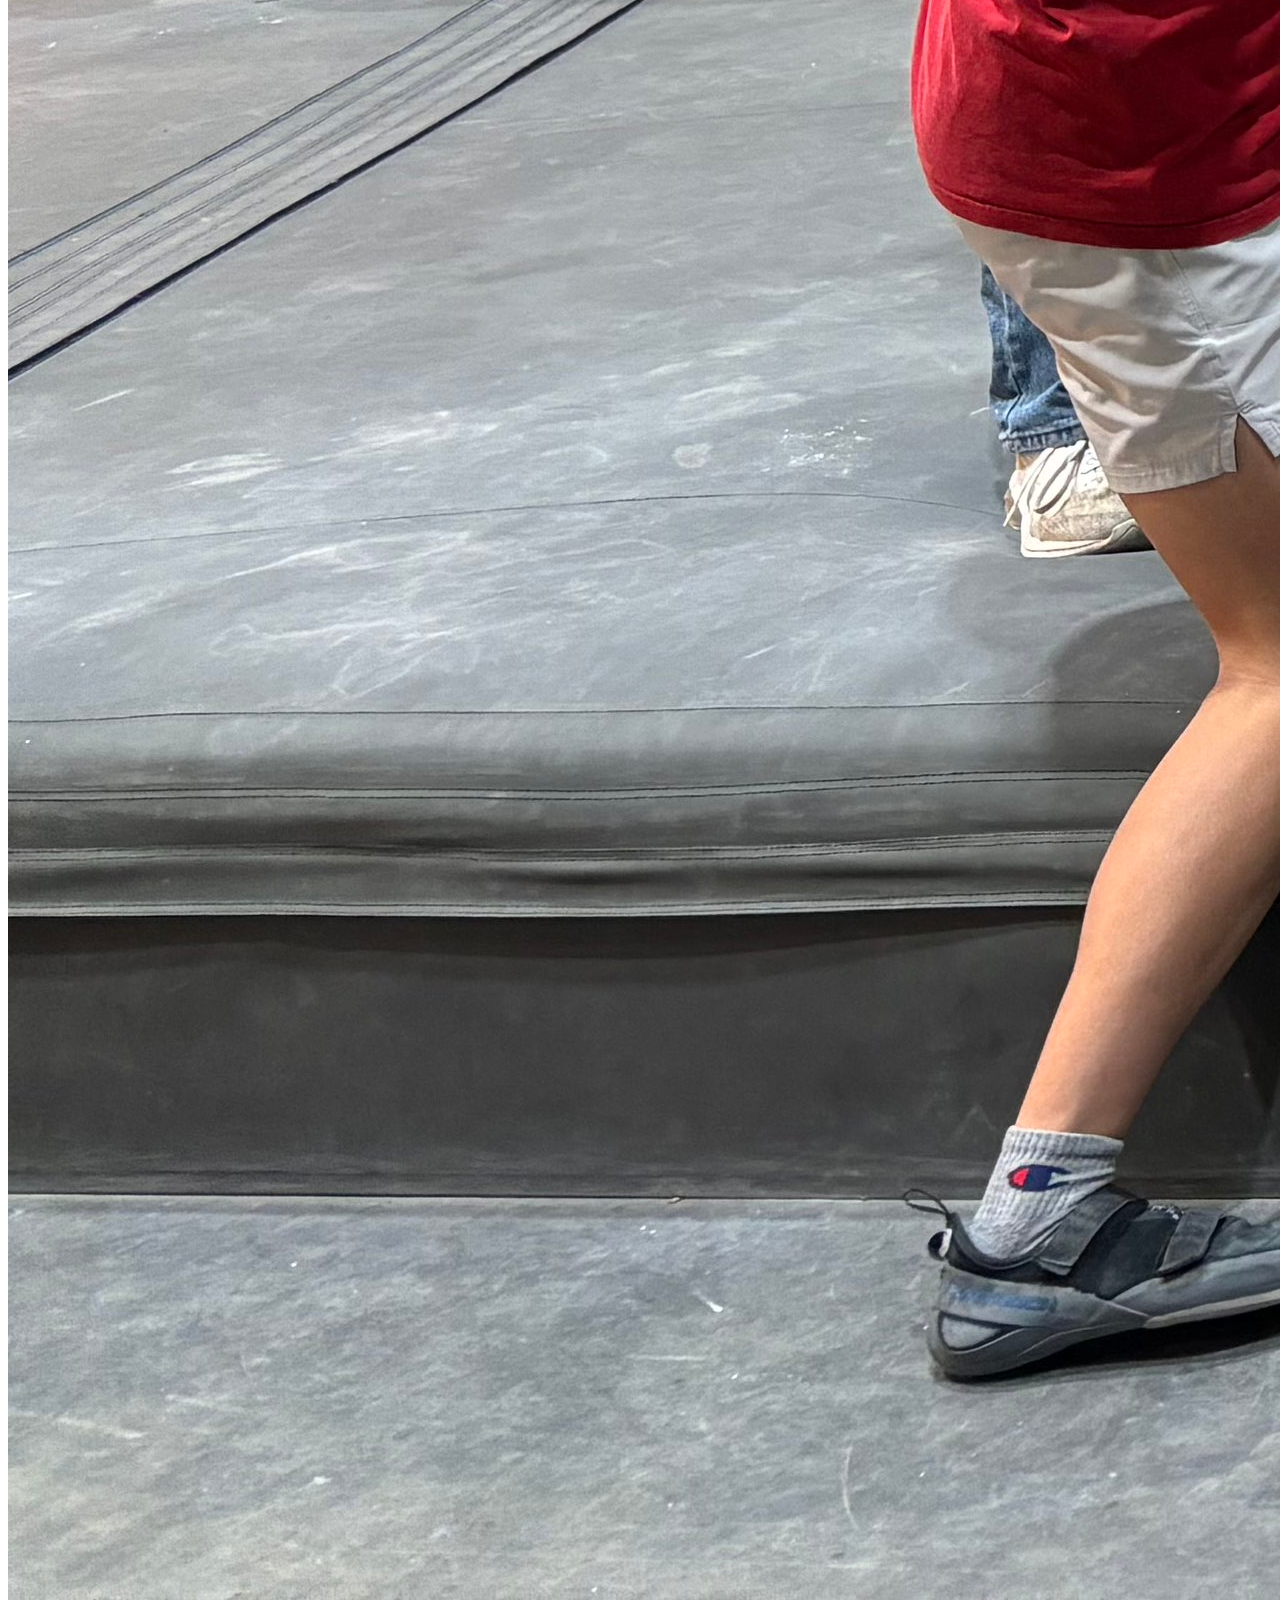
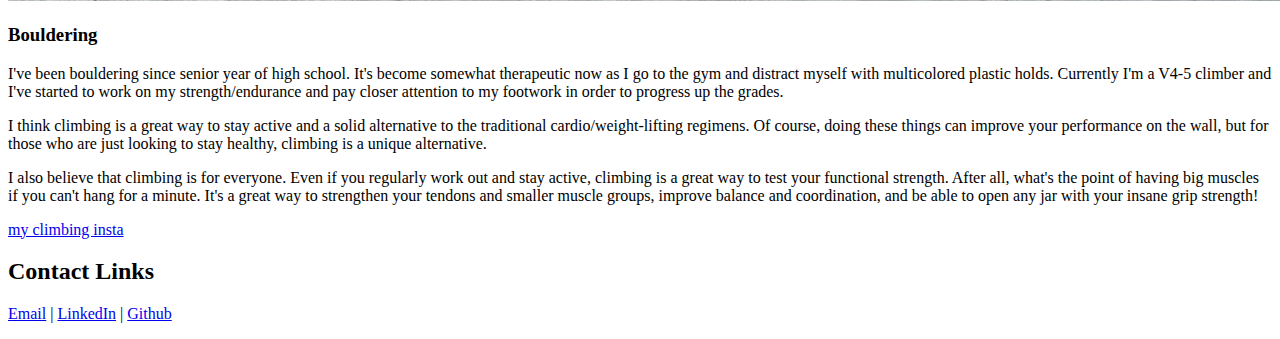
==== commit 71987367: "added second theme and button" ====
--- a/index.html
+++ b/index.html
@@ -4,7 +4,7 @@
     <meta charset="UTF-8">
     <meta name="viewport" content="width=device-width, initial-scale=1.0">
     <title>My Personal Website</title>
-    <link rel="stylesheet" href="./theme1.css" />
+    <link id="css_style" rel="stylesheet" href="./theme1.css" />
 </head>
 <body>
     <!-- <header>
@@ -21,7 +21,7 @@
         </ul>
     </nav> -->
     <div class="header">
-        <a class="logo">&#128077</a>
+        <button onclick="toggleCSS()" type="button" class="logo" id="toggle-style-button">&#128077</button>
         <div class="header-right">
           <a class="active" href="./index.html">Home</a>
           <a href="./projects.html">Projects</a>
@@ -66,6 +66,7 @@
             <h3>Ultimate Frisbee</h3>
             <p>I have been playing ultimate frisbee recreationally for the past 3 years. If you don't know, ultimate frisbee is a seven-on-seven sport similar to soccer. There are two endzones at opposite ends of the field and your goal is to pass the frisbee to the other team's endzone.</p>
             <p>In these past few years, I have participated in multiple intramural tournaments and my team has consistently placed on the podium each time. This year, I've started going to practices hosted by the TAMU club team in an effort to improve my own skills and try out for the TAMU club ultimate team.</p>
+            <a class="read-more" href="https://usaultimate.org/" target="_blank">USA Ultimate</a>
         </div>
     </div>
 
@@ -76,7 +77,7 @@
             <p>I've been bouldering since senior year of high school. It's become somewhat therapeutic now as I go to the gym and distract myself with multicolored plastic holds. Currently I'm a V4-5 climber and I've started to work on my strength/endurance and pay closer attention to my footwork in order to progress up the grades.</p>
             <p>I think climbing is a great way to stay active and a solid alternative to the traditional cardio/weight-lifting regimens. Of course, doing these things can improve your performance on the wall, but for those who are just looking to stay healthy, climbing is a unique alternative.</p>
             <p>I also believe that climbing is for everyone. Even if you regularly work out and stay active, climbing is a great way to test your functional strength. After all, what's the point of having big muscles if you can't hang for a minute. It's a great way to strengthen your tendons and smaller muscle groups, improve balance and coordination, and be able to open any jar with your insane grip strength!</p>
-            <a class="read-more" href="https://www.instagram.com/dyno_dong/" target="_blank">my climbing insta</a>
+            <a class="read-more-right" href="https://www.instagram.com/dyno_dong/" target="_blank">my climbing insta</a>
         </div>
     </div>
 
@@ -86,5 +87,7 @@
             <p><a href="mailto:kanedong@tamu.edu">Email</a> |  <a href="https://www.linkedin.com/in/kane-dong">LinkedIn</a> | <a href="https://github.com/Iridium01">Github</a></p>
         </div>
     </footer>
+
+    <script src="./toggle.js"></script>
 </body>
 </html>